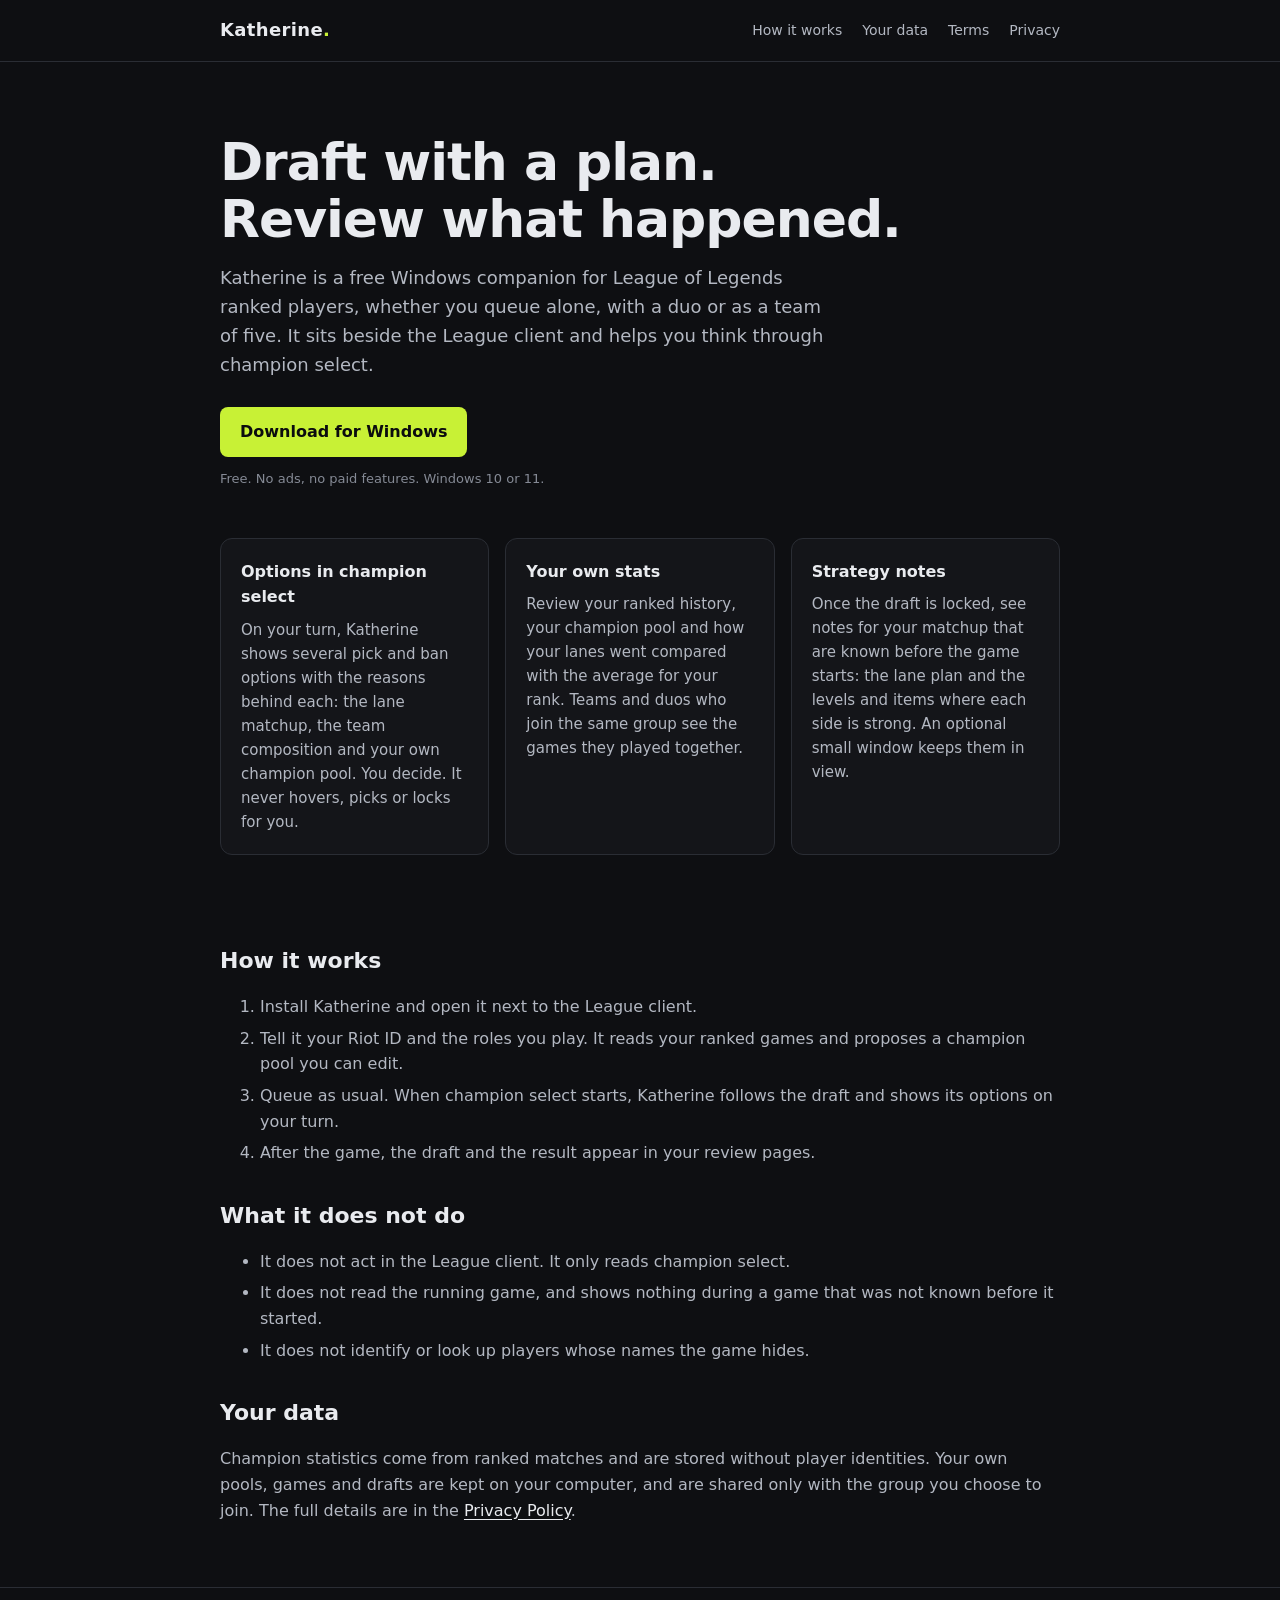
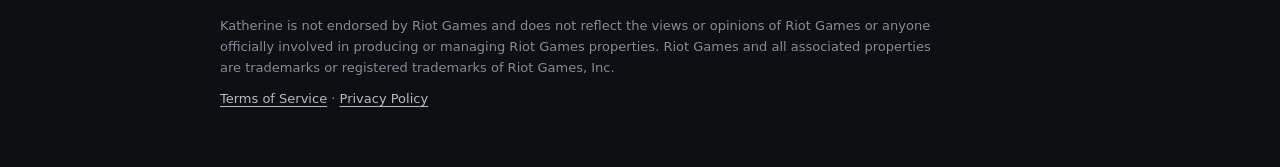
==== index.html @ aa3c15da "Add files via upload" ====
<!doctype html>
<html lang="en">
<head>
  <meta charset="utf-8">
  <meta name="viewport" content="width=device-width, initial-scale=1">
  <title>Katherine: a draft companion for ranked League of Legends</title>
  <meta name="description" content="Katherine is a free Windows companion for League of Legends ranked players: pick and ban options in champion select, your own stats, and pre-game strategy notes.">
  <link rel="stylesheet" href="style.css">
</head>
<body>
  <header class="top">
    <div class="wrap">
      <a class="brand" href="./">Katherine<span>.</span></a>
      <nav>
        <a href="#how">How it works</a>
        <a href="#data">Your data</a>
        <a href="terms.html">Terms</a>
        <a href="privacy.html">Privacy</a>
      </nav>
    </div>
  </header>

  <main class="wrap">
    <div class="hero">
      <h1>Draft with a plan.<br>Review what happened.</h1>
      <p>Katherine is a free Windows companion for League of Legends ranked players, whether you queue alone, with a
        duo or as a team of five. It sits beside the League client and helps you think through champion select.</p>
      <a class="btn" href="https://github.com/muff1ntogo/Katherine-releases/releases/latest">Download for Windows</a>
      <span class="note">Free. No ads, no paid features. Windows 10 or 11.</span>
    </div>

    <div class="grid">
      <div class="card">
        <h2>Options in champion select</h2>
        <p>On your turn, Katherine shows several pick and ban options with the reasons behind each: the lane matchup,
          the team composition and your own champion pool. You decide. It never hovers, picks or locks for you.</p>
      </div>
      <div class="card">
        <h2>Your own stats</h2>
        <p>Review your ranked history, your champion pool and how your lanes went compared with the average for your
          rank. Teams and duos who join the same group see the games they played together.</p>
      </div>
      <div class="card">
        <h2>Strategy notes</h2>
        <p>Once the draft is locked, see notes for your matchup that are known before the game starts: the lane plan
          and the levels and items where each side is strong. An optional small window keeps them in view.</p>
      </div>
    </div>

    <section class="plain" id="how">
      <h2>How it works</h2>
      <ol>
        <li>Install Katherine and open it next to the League client.</li>
        <li>Tell it your Riot ID and the roles you play. It reads your ranked games and proposes a champion pool you
          can edit.</li>
        <li>Queue as usual. When champion select starts, Katherine follows the draft and shows its options on your
          turn.</li>
        <li>After the game, the draft and the result appear in your review pages.</li>
      </ol>

      <h2>What it does not do</h2>
      <ul>
        <li>It does not act in the League client. It only reads champion select.</li>
        <li>It does not read the running game, and shows nothing during a game that was not known before it started.</li>
        <li>It does not identify or look up players whose names the game hides.</li>
      </ul>

      <h2 id="data">Your data</h2>
      <p>Champion statistics come from ranked matches and are stored without player identities. Your own pools, games
        and drafts are kept on your computer, and are shared only with the group you choose to join. The full details
        are in the <a href="privacy.html">Privacy Policy</a>.</p>
    </section>
  </main>

  <footer>
    <div class="wrap">
      <p>Katherine is not endorsed by Riot Games and does not reflect the views or opinions of Riot Games or anyone
        officially involved in producing or managing Riot Games properties. Riot Games and all associated properties
        are trademarks or registered trademarks of Riot Games, Inc.</p>
      <p><a href="terms.html">Terms of Service</a> · <a href="privacy.html">Privacy Policy</a></p>
    </div>
  </footer>
</body>
</html>
---- style.css ----
:root {
  --bg: #0e0f12;
  --surface: #141519;
  --raised: #1b1d22;
  --line: #2a2d34;
  --text: #e9ebef;
  --text-2: #b3b8c2;
  --text-3: #858a95;
  --signal: #c8f135;
  --signal-ink: #0b0c0e;
}
* { box-sizing: border-box; }
html { background: var(--bg); color: var(--text); }
body {
  margin: 0;
  font: 16px/1.6 Inter, "Segoe UI", system-ui, -apple-system, sans-serif;
  background: var(--bg);
}
a { color: var(--text); text-underline-offset: 3px; }
a:hover { color: var(--signal); }
.wrap { max-width: 880px; margin: 0 auto; padding: 0 20px; }
header.top { border-bottom: 1px solid var(--line); }
header.top .wrap { display: flex; align-items: center; justify-content: space-between; gap: 16px; padding-block: 16px; flex-wrap: wrap; }
.brand { font-weight: 700; letter-spacing: 0.02em; text-decoration: none; font-size: 18px; }
.brand span { color: var(--signal); }
nav { display: flex; gap: 20px; font-size: 14px; }
nav a { color: var(--text-2); text-decoration: none; }
.hero { padding: 72px 0 48px; }
.hero h1 { font-size: clamp(32px, 6vw, 52px); line-height: 1.1; margin: 0 0 16px; letter-spacing: -0.02em; }
.hero p { font-size: 18px; color: var(--text-2); max-width: 620px; margin: 0 0 28px; }
.btn {
  display: inline-block; background: var(--signal); color: var(--signal-ink); font-weight: 600;
  padding: 12px 20px; border-radius: 8px; text-decoration: none;
}
.btn:hover { color: var(--signal-ink); filter: brightness(1.08); }
.note { display: block; margin-top: 12px; font-size: 13px; color: var(--text-3); }
.grid { display: grid; grid-template-columns: repeat(auto-fit, minmax(240px, 1fr)); gap: 16px; padding-bottom: 48px; }
.card { background: var(--surface); border: 1px solid var(--line); border-radius: 12px; padding: 20px; }
.card h2 { font-size: 16px; margin: 0 0 8px; }
.card p { margin: 0; color: var(--text-2); font-size: 15px; }
section.plain { padding: 8px 0 48px; }
section.plain h2 { font-size: 22px; margin: 32px 0 12px; }
section.plain li, section.plain p { color: var(--text-2); }
section.plain li { margin-bottom: 6px; }
.doc { padding: 48px 0; }
.doc h1 { font-size: 34px; margin: 0 0 4px; letter-spacing: -0.01em; }
.doc .date { color: var(--text-3); font-size: 14px; margin: 0 0 28px; }
.doc h2 { font-size: 19px; margin: 32px 0 8px; }
.doc p, .doc li { color: var(--text-2); }
footer { border-top: 1px solid var(--line); padding: 28px 0 48px; font-size: 13px; color: var(--text-3); }
footer p { margin: 0 0 10px; max-width: 720px; }
footer a { color: var(--text-2); }
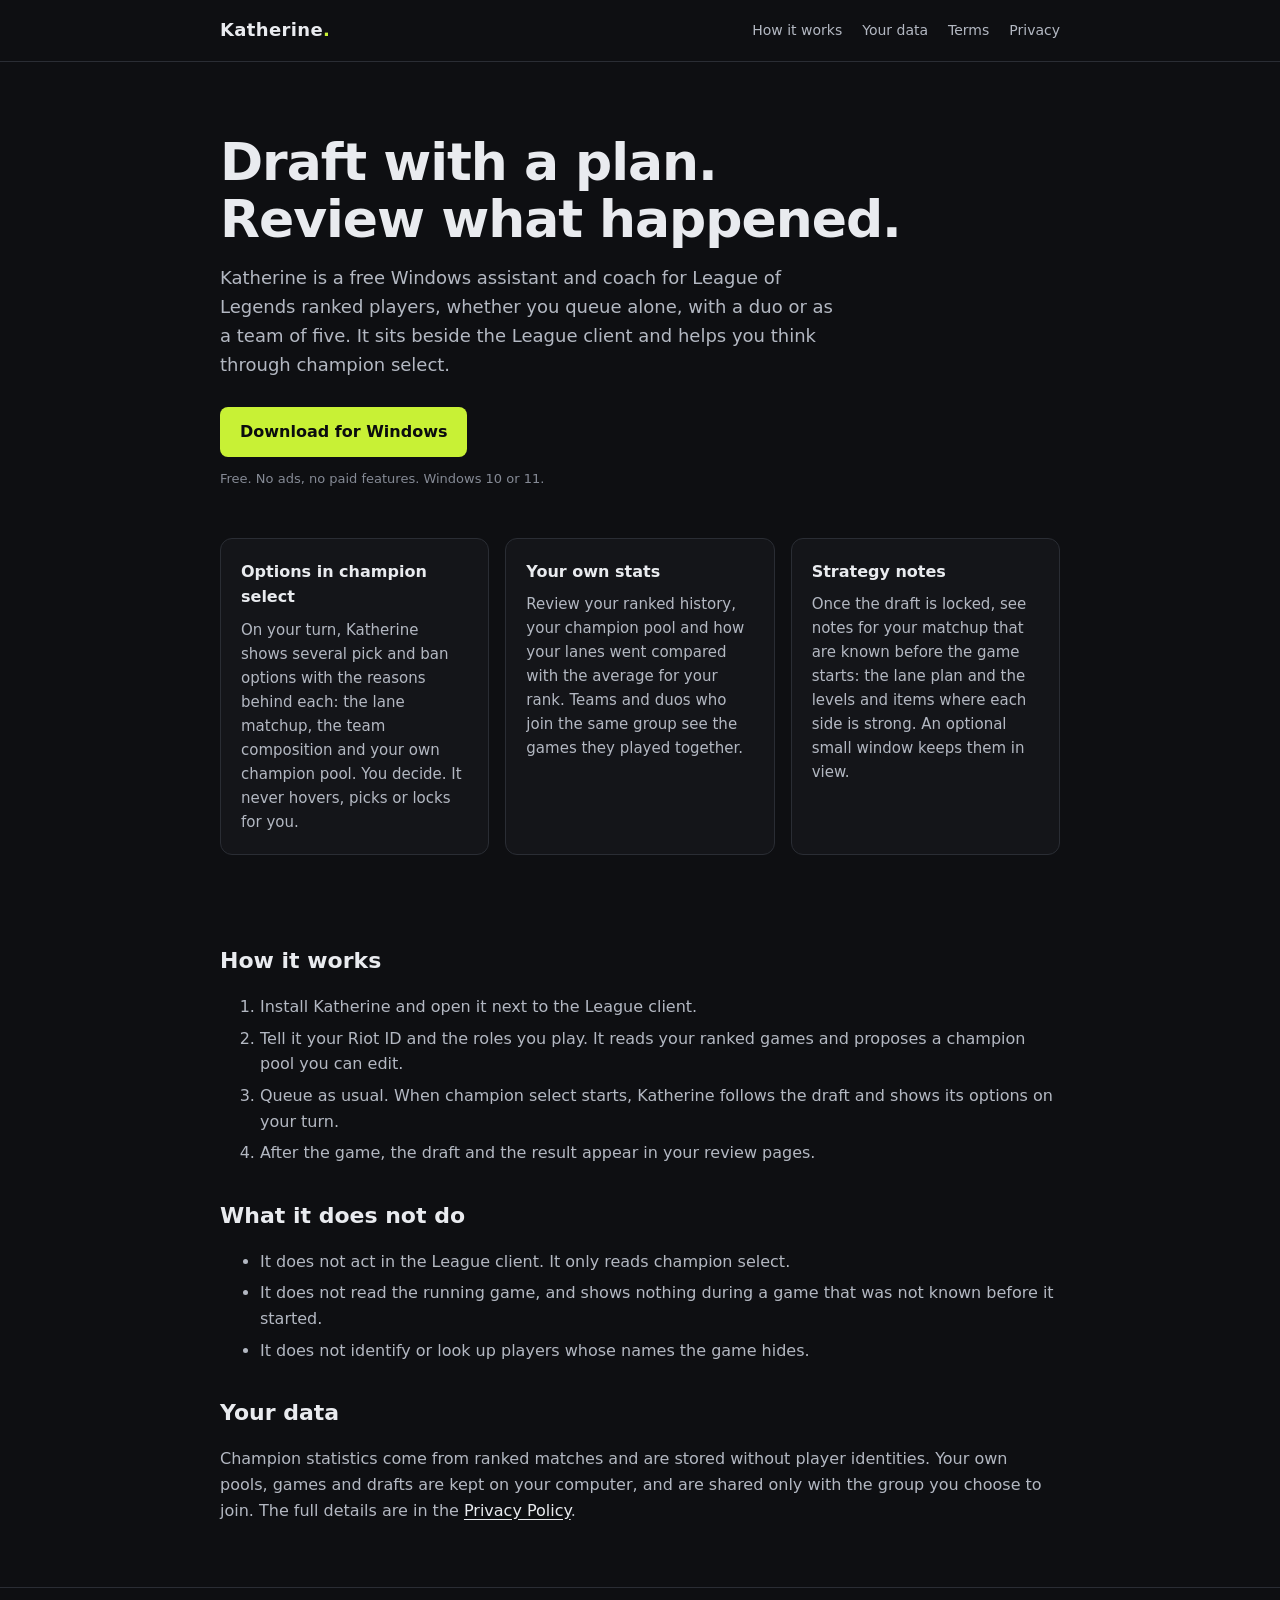
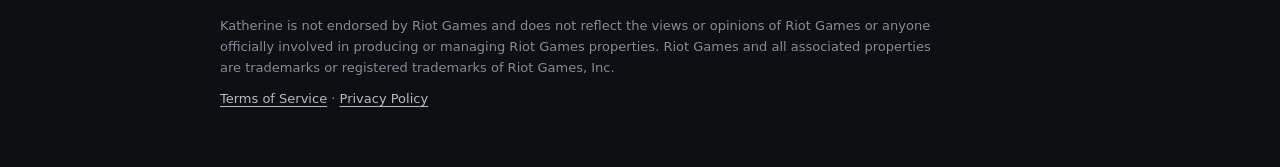
==== commit 8d74c87c: "Name the app Katherine, a personal assistant and coach for drafting Co-Authored-By: Claude Sonnet 5." ====
--- a/index.html
+++ b/index.html
@@ -3,8 +3,8 @@
 <head>
   <meta charset="utf-8">
   <meta name="viewport" content="width=device-width, initial-scale=1">
-  <title>Katherine: a draft companion for ranked League of Legends</title>
-  <meta name="description" content="Katherine is a free Windows companion for League of Legends ranked players: pick and ban options in champion select, your own stats, and pre-game strategy notes.">
+  <title>Katherine: your personal draft assistant and coach for League of Legends</title>
+  <meta name="description" content="Katherine is a free Windows assistant and coach for League of Legends ranked players: pick and ban options in champion select, your own stats, and pre-game strategy notes.">
   <link rel="stylesheet" href="style.css">
 </head>
 <body>
@@ -23,7 +23,7 @@
   <main class="wrap">
     <div class="hero">
       <h1>Draft with a plan.<br>Review what happened.</h1>
-      <p>Katherine is a free Windows companion for League of Legends ranked players, whether you queue alone, with a
+      <p>Katherine is a free Windows assistant and coach for League of Legends ranked players, whether you queue alone, with a
         duo or as a team of five. It sits beside the League client and helps you think through champion select.</p>
       <a class="btn" href="https://github.com/muff1ntogo/Katherine-releases/releases/latest">Download for Windows</a>
       <span class="note">Free. No ads, no paid features. Windows 10 or 11.</span>
